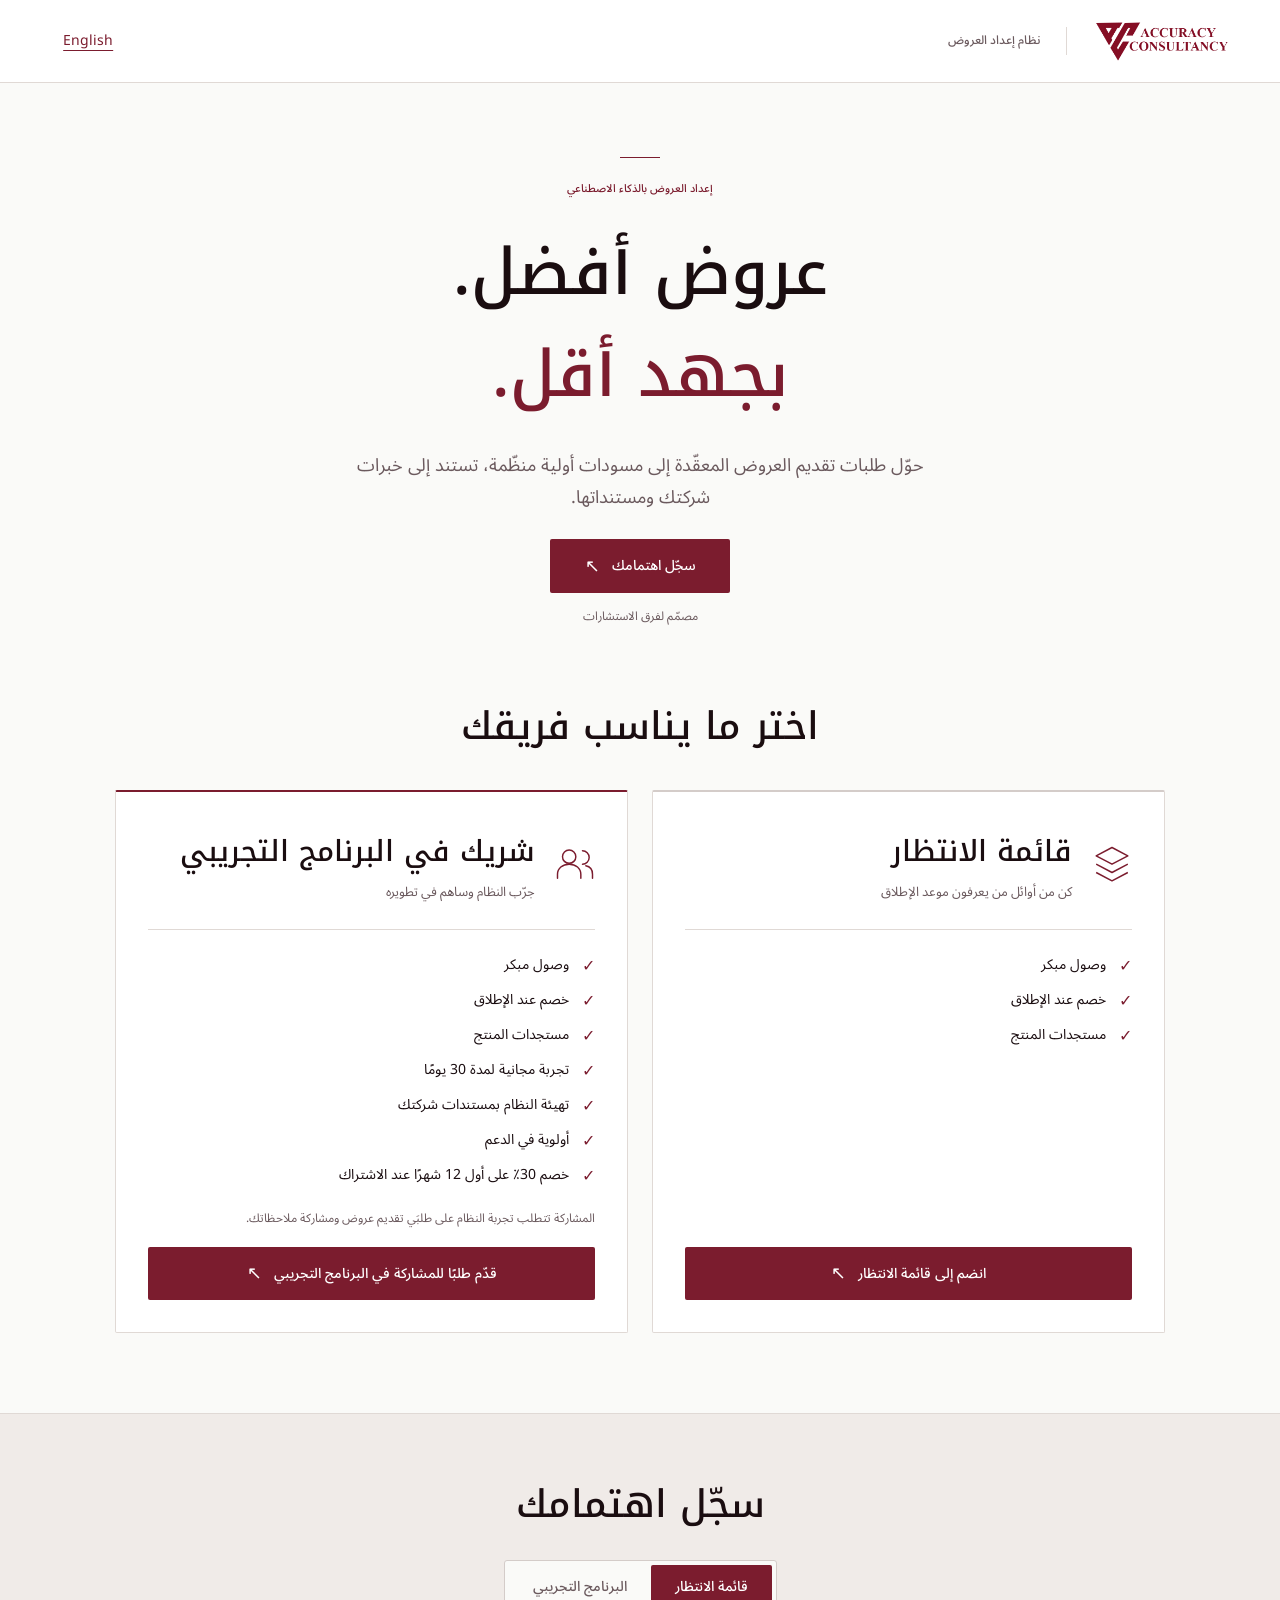
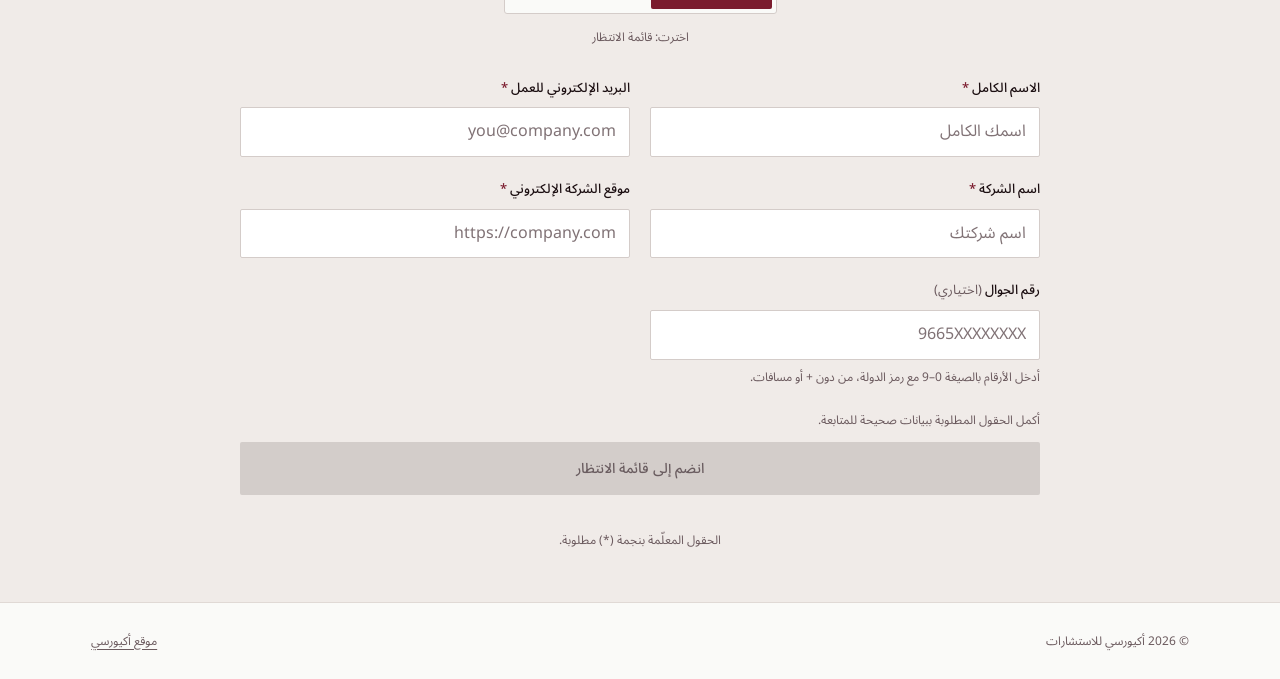
==== ar/index.html @ b88c1a38 "Add Arabic landing page with RTL and bilingual registration flows" ====
<!doctype html>
<html lang="ar" dir="rtl">
<head>
  <meta charset="utf-8">
  <meta name="viewport" content="width=device-width, initial-scale=1">
  <meta name="theme-color" content="#7B1C2E">
  <meta name="description" content="أعدّ مسودات عروض منظّمة بالاستناد إلى خبرات شركتك ومستنداتها. انضم إلى قائمة الانتظار أو قدّم طلبًا للمشاركة في البرنامج التجريبي من أكيورسي.">
  <title>نظام إعداد العروض | أكيورسي للاستشارات</title>
  <link rel="icon" href="../assets/favicon-32x32.png" type="image/png" sizes="32x32">
  <link rel="preconnect" href="https://fonts.googleapis.com">
  <link rel="preconnect" href="https://fonts.gstatic.com" crossorigin>
  <link href="https://fonts.googleapis.com/css2?family=Noto+Kufi+Arabic:wght@400;500;600&family=Noto+Sans+Arabic:wght@400;500;600&display=swap" rel="stylesheet">
  <link rel="alternate" hreflang="en" href="https://osamaalnusairi321-gif.github.io/AI-Proposal-Landing/">
  <link rel="alternate" hreflang="ar" href="https://osamaalnusairi321-gif.github.io/AI-Proposal-Landing/ar/">
  <link rel="stylesheet" href="../styles.css?v=20261117-ar">
</head>
<body>
  <a class="skip-link" href="#top">انتقل إلى المحتوى</a>
  <header class="site-header">
    <div class="header-inner">
      <a class="brand" href="https://accuracyconsultancy.com/ar/" aria-label="زيارة موقع أكيورسي للاستشارات">
        <img class="brand-logo" src="../assets/logo.svg" alt="أكيورسي للاستشارات" width="500" height="162">
      </a>
      <span class="brand-divider" aria-hidden="true"></span>
      <span class="product-name">نظام إعداد العروض</span>
      <a class="language-switch" id="language-switch" href="../" lang="en" hreflang="en" aria-label="View this page in English">English</a>
    </div>
  </header>

  <main id="top">
    <section class="hero" aria-labelledby="hero-title">
      <p class="eyebrow">إعداد العروض بالذكاء الاصطناعي</p>
      <h1 id="hero-title">عروض أفضل.<br><em>بجهد أقل.</em></h1>
      <p class="intro">حوّل طلبات تقديم العروض المعقّدة إلى مسودات أولية منظّمة، تستند إلى خبرات شركتك ومستنداتها.</p>
      <a href="#bundles" class="button primary hero-button">سجّل اهتمامك <span aria-hidden="true">↗</span></a>
      <p class="subline">مصمّم لفرق الاستشارات</p>
    </section>

    <section class="bundles container" id="bundles" aria-labelledby="bundles-title">
      <h2 id="bundles-title">اختر ما يناسب فريقك</h2>
      <div class="plan-grid">
        <article class="plan">
          <div class="plan-heading">
            <svg class="plan-icon" viewBox="0 0 48 48" fill="none" stroke="currentColor" stroke-width="1.75" stroke-linejoin="round" aria-hidden="true"><path d="m24 3 19 10-19 10L5 13 24 3Z"/><path d="m5 23 19 10 19-10M5 33l19 10 19-10"/></svg>
            <div><h3>قائمة الانتظار</h3><p>كن من أوائل من يعرفون موعد الإطلاق</p></div>
          </div>
          <ul class="benefits">
            <li>وصول مبكر</li><li>خصم عند الإطلاق</li><li>مستجدات المنتج</li>
          </ul>
          <button class="button primary plan-button" type="button" data-plan="waitlist">انضم إلى قائمة الانتظار <span aria-hidden="true">↗</span></button>
        </article>
        <article class="plan plan-pilot">
          <div class="plan-heading">
            <svg class="plan-icon" viewBox="0 0 48 48" fill="none" stroke="currentColor" stroke-width="1.75" stroke-linecap="round" aria-hidden="true"><circle cx="17" cy="14" r="8"/><path d="M3 40v-5c0-7 6-12 14-12s14 5 14 12v5M33 7a8 8 0 0 1 0 16M37 25c5 1 8 5 8 10v5"/></svg>
            <div><h3>شريك في البرنامج التجريبي</h3><p>جرّب النظام وساهم في تطويره</p></div>
          </div>
          <ul class="benefits">
            <li>وصول مبكر</li>
            <li>خصم عند الإطلاق</li>
            <li>مستجدات المنتج</li>
            <li>تجربة مجانية لمدة 30 يومًا</li>
            <li>تهيئة النظام بمستندات شركتك</li>
            <li>أولوية في الدعم</li>
            <li>خصم 30٪ على أول 12 شهرًا عند الاشتراك</li>
          </ul>
          <p class="pilot-note">المشاركة تتطلب تجربة النظام على طلبَي تقديم عروض ومشاركة ملاحظاتك.</p>
          <button class="button primary plan-button" type="button" data-plan="pilot">قدّم طلبًا للمشاركة في البرنامج التجريبي <span aria-hidden="true">↗</span></button>
        </article>
      </div>
    </section>

    <section class="registration" id="registration" aria-labelledby="register-title">
      <div class="form-container">
        <h2 id="register-title">سجّل اهتمامك</h2>
        <div class="segment" role="group" aria-label="نوع التسجيل">
          <button type="button" id="choose-waitlist" class="segment-button" aria-pressed="true">قائمة الانتظار</button>
          <button type="button" id="choose-pilot" class="segment-button" aria-pressed="false">البرنامج التجريبي</button>
        </div>
        <p class="selected" id="selected-label">اخترت: قائمة الانتظار</p>
        <form id="interest-form" method="POST" accept-charset="UTF-8" novalidate>
          <input type="hidden" name="language" value="ar">
          <input type="hidden" name="category" id="category" value="waitlist">
          <input type="hidden" name="source" value="Accuracy Proposal Engine landing page">
          <div class="field-grid">
            <label for="full-name"><span>الاسم الكامل <span class="required">*</span></span>
              <input id="full-name" name="fullName" type="text" placeholder="اسمك الكامل" autocomplete="name" maxlength="100" aria-describedby="full-name-error" required>
              <span class="field-error" id="full-name-error" aria-live="polite" hidden></span>
            </label>
            <label for="email"><span>البريد الإلكتروني للعمل <span class="required">*</span></span>
              <input id="email" dir="ltr" name="email" type="email" placeholder="you@company.com" autocomplete="email" maxlength="160" aria-describedby="email-error" required>
              <span class="field-error" id="email-error" aria-live="polite" hidden></span>
            </label>
            <label for="company"><span>اسم الشركة <span class="required">*</span></span>
              <input id="company" name="company" type="text" placeholder="اسم شركتك" autocomplete="organization" maxlength="160" aria-describedby="company-error" required>
              <span class="field-error" id="company-error" aria-live="polite" hidden></span>
            </label>
            <label for="company-website"><span>موقع الشركة الإلكتروني <span class="required">*</span></span>
              <input id="company-website" dir="ltr" name="companyWebsite" type="text" inputmode="url" placeholder="https://company.com" autocomplete="url" maxlength="500" aria-describedby="company-website-error" required>
              <span class="field-error" id="company-website-error" aria-live="polite" hidden></span>
            </label>
            <label for="phone"><span>رقم الجوال <span class="optional">(اختياري)</span></span>
              <input id="phone" dir="ltr" name="phone" type="tel" inputmode="numeric" placeholder="9665XXXXXXXX" autocomplete="tel" maxlength="30" aria-describedby="phone-error">
              <span class="field-help">أدخل الأرقام بالصيغة 0–9 مع رمز الدولة، من دون + أو مسافات.</span>
              <span class="field-error" id="phone-error" aria-live="polite" hidden></span>
            </label>
          </div>
          <div class="honeypot" aria-hidden="true"><label>اترك هذا الحقل فارغًا<input name="websiteURL" tabindex="-1" autocomplete="off"></label></div>
          <div id="pilot-consent-wrap" class="consent-wrap" hidden>
            <label class="consent"><input id="pilot-consent" type="checkbox" name="pilotCommitment" value="yes"><span>أوافق على تجربة النظام على طلبَي تقديم عروض على الأقل، والمشاركة في جلسة لتقديم الملاحظات، وتزويد الفريق بمستندات مناسبة لتهيئة النظام. وأفهم أن قبول المشاركة يخضع للموافقة.</span></label>
            <p class="consent-footnote">يمكنك حجب البيانات السرية من المستندات قبل مشاركتها. لا يلزمك الاشتراك المدفوع.</p>
          </div>
          <p class="form-hint" id="form-hint">أكمل الحقول المطلوبة ببيانات صحيحة للمتابعة.</p>
          <button id="submit-button" class="button primary submit-button" type="submit" aria-describedby="form-hint" disabled>انضم إلى قائمة الانتظار</button>
          <p class="form-status" id="form-status" role="status" aria-live="polite"></p>
        </form>
        <p class="form-footer">الحقول المعلّمة بنجمة (*) مطلوبة.</p>
      </div>
    </section>
  </main>
  <footer><span>© <span id="year">2026</span> أكيورسي للاستشارات</span><a href="https://accuracyconsultancy.com/ar/">موقع أكيورسي</a></footer>
  <script src="../config.js"></script>
  <script src="../validation.js?v=20261117-ar"></script>
  <script src="../localization.js?v=20261117-ar"></script>
  <script src="../script.js?v=20261117-ar"></script>
</body>
</html>
---- styles.css ----
/* Shared palette and typography from Accuracy Consultancy's design system. */
:root {
  --burgundy: #7B1C2E;
  --burgundy-dark: #5C1422;
  --burgundy-subtle: #F9F0F2;
  --ink: #1A0D10;
  --canvas: #FAFAF8;
  --stone: #F0EBE8;
  --ash: #D4CCC9;
  --muted: #6B5A5E;
  --border: #E0D9D5;
  --white: #FFF;
  --font-display: 'Cormorant Garamond', Georgia, 'Times New Roman', serif;
  --font-body: 'Inter', system-ui, -apple-system, sans-serif;
}
* { box-sizing: border-box; }
[hidden] { display: none !important; }
html { scroll-behavior: smooth; }
body { margin: 0; background: var(--canvas); color: var(--ink); font-family: var(--font-body); line-height: 1.6; -webkit-font-smoothing: antialiased; }
button, input { font: inherit; }
a { color: inherit; }
a:focus-visible, button:focus-visible, input:focus-visible { outline: 2px solid var(--burgundy); outline-offset: 4px; }
.skip-link { position: absolute; top: 8px; left: 20px; z-index: 2; padding: 12px; background: var(--white); transform: translateY(-160%); }
.skip-link:focus { transform: translateY(0); }
.site-header { border-bottom: 1px solid var(--border); padding: 0 4vw; background: var(--white); }
.header-inner { max-width: 1200px; min-height: 82px; margin: auto; display: flex; align-items: center; gap: 26px; }
.brand { display: inline-flex; align-items: center; text-decoration: none; flex-shrink: 0; }
.brand-logo { display: block; width: auto; height: 44px; }
.brand-divider { height: 28px; border-left: 1px solid var(--border); }
.product-name { letter-spacing: .14em; font-weight: 500; font-size: 11px; color: var(--muted); }
.hero { text-align: center; padding: 74px 22px 68px; }
.eyebrow { font-size: 11px; font-weight: 500; letter-spacing: .18em; color: var(--burgundy); margin: 0 0 24px; }
.eyebrow::before { content: ''; display: block; width: 40px; height: 1px; background: var(--burgundy); margin: 0 auto 22px; }
h1, h2, h3 { font-family: var(--font-display); font-weight: 500; text-wrap: balance; }
.hero h1 { font-size: clamp(52px, 6vw, 82px); line-height: 1; letter-spacing: -.025em; margin: 0 auto 24px; }
.hero h1 em { color: var(--burgundy); font-weight: 500; }
.intro { font-size: clamp(16px, 1.6vw, 18px); max-width: 590px; margin: 0 auto; line-height: 1.75; color: var(--muted); text-wrap: pretty; }
.button { display: inline-flex; align-items: center; justify-content: center; gap: 12px; min-height: 48px; padding: 13px 26px; border: 1px solid transparent; border-radius: 2px; text-decoration: none; font-size: 14px; font-weight: 500; letter-spacing: .025em; cursor: pointer; transition: background .2s, color .2s, transform .2s; }
.primary { background: var(--burgundy); color: var(--white); }
.button:hover:not(:disabled) { background: var(--burgundy-dark); transform: translateY(-1px); }
.button:active:not(:disabled) { transform: translateY(1px); }
.hero-button { min-width: 180px; margin: 26px auto 10px; }
.hero-button span, .plan-button span { font-size: 18px; line-height: 1; }
.subline { font-size: 12px; color: var(--muted); margin: 4px 0 0; }
.container { width: min(1050px, calc(100% - 48px)); margin: auto; }
.bundles { scroll-margin-top: 28px; padding-bottom: 80px; }
.bundles h2, .registration h2 { text-align: center; font-size: clamp(32px, 3.6vw, 44px); letter-spacing: -.02em; line-height: 1.15; margin: 0 0 32px; }
.plan-grid { display: grid; grid-template-columns: repeat(2, minmax(0, 1fr)); gap: 24px; }
.plan { border: 1px solid var(--border); border-top: 2px solid var(--ash); border-radius: 2px; padding: 32px; display: flex; flex-direction: column; background: var(--white); }
.plan-pilot { border-top-color: var(--burgundy); }
.plan-heading { display: flex; gap: 20px; align-items: center; border-bottom: 1px solid var(--border); padding: 0 0 24px; }
.plan-icon { width: 40px; height: 40px; color: var(--burgundy); flex: none; }
.plan h3 { font-size: 34px; line-height: 1.1; letter-spacing: -.02em; margin: 0 0 5px; }
.plan-heading p { font-size: 13px; margin: 0; color: var(--muted); }
.benefits { list-style: none; padding: 0; margin: 24px 0; display: grid; gap: 14px; }
.benefits li { position: relative; padding-inline-start: 26px; font-size: 14px; line-height: 1.5; }
.benefits li::before { position: absolute; content: '✓'; inset-inline-start: 0; color: var(--burgundy); font-size: 16px; }
.pilot-note { color: var(--muted); font-size: 12px; margin: auto 0 18px; }
.plan-button { margin-top: auto; width: 100%; }
.registration { scroll-margin-top: 24px; padding: 58px 24px 52px; background: var(--stone); border-top: 1px solid var(--border); border-bottom: 1px solid var(--border); }
.form-container { max-width: 800px; margin: auto; }
.registration h2 { margin-bottom: 24px; }
.segment { display: flex; justify-content: center; border: 1px solid var(--ash); padding: 4px; border-radius: 3px; background: var(--canvas); margin: 0 auto; width: max-content; max-width: 100%; }
.segment-button { min-height: 44px; padding: 10px 24px; border: 0; border-radius: 2px; background: transparent; color: var(--muted); font-size: 14px; font-weight: 500; cursor: pointer; transition: background .2s, color .2s; }
.segment-button:hover { color: var(--burgundy); background: var(--burgundy-subtle); }
.segment-button[aria-pressed='true'] { color: var(--white); background: var(--burgundy); }
.segment-button:disabled { cursor: wait; }
.selected { text-align: center; font-size: 12px; color: var(--muted); margin: 14px 0 30px; }
.field-grid { display: grid; grid-template-columns: repeat(2, minmax(0, 1fr)); gap: 22px 20px; }
.field-grid label { font-size: 13px; display: flex; flex-direction: column; gap: 9px; font-weight: 500; }
.field-grid input { border: 1px solid var(--ash); background: var(--white); border-radius: 2px; min-height: 48px; padding: 11px 13px; width: 100%; font-weight: 400; font-size: 16px; color: var(--ink); }
.field-grid input:focus { border-color: var(--burgundy); }
.field-grid input::placeholder { color: var(--muted); opacity: .85; }
.required { color: var(--burgundy); }
.optional { color: var(--muted); font-weight: 400; }
.consent-wrap { margin-top: 26px; padding: 20px; border: 1px solid var(--ash); background: var(--canvas); }
.consent { display: flex; align-items: flex-start; gap: 12px; font-size: 13px; line-height: 1.7; cursor: pointer; }
.consent input { accent-color: var(--burgundy); width: 20px; height: 20px; margin: 2px 0 0; flex: none; }
.consent-footnote { font-size: 12px; color: var(--muted); margin: 10px 0 0; margin-inline-start: 32px; line-height: 1.6; }
.form-hint { margin: 24px 0 12px; color: var(--muted); font-size: 12px; line-height: 1.6; }
.submit-button { width: 100%; }
.submit-button:disabled { background: #D3CDCA; color: #6A5D60; cursor: not-allowed; }
form[aria-busy='true'] .submit-button { cursor: wait; }
.form-status { text-align: center; min-height: 20px; margin: 12px 0 0; color: var(--burgundy-dark); font-size: 13px; line-height: 1.6; }
.form-status.error { color: var(--burgundy-dark); }
.form-footer { font-size: 12px; color: var(--muted); text-align: center; margin: 4px 0 0; }
.honeypot { position: fixed; inset: 0 auto auto 0; width: 1px; height: 1px; overflow: hidden; clip-path: inset(50%); opacity: 0; pointer-events: none; }
footer { max-width: 1200px; margin: auto; min-height: 76px; display: flex; align-items: center; justify-content: space-between; padding: 18px 4vw; gap: 20px; color: var(--muted); font-size: 12px; }
footer a { text-decoration: underline; text-underline-offset: 4px; }
@media (max-width: 700px) {
  .header-inner { min-height: 74px; gap: 16px; }
  .brand-logo { height: 36px; }
  .product-name { font-size: 9px; letter-spacing: .1em; }
  .hero { padding: 58px 22px 54px; }
  .hero h1 { font-size: clamp(48px, 10vw, 64px); }
  .intro { max-width: 440px; }
  .bundles { padding-bottom: 52px; }
  .plan-grid { grid-template-columns: 1fr; gap: 20px; }
  .plan { padding: 26px; }
  .field-grid { grid-template-columns: 1fr; gap: 20px; }
  .registration { padding: 44px 24px 36px; }
  .consent-wrap { padding: 16px; }
  footer { padding: 22px 24px; }
}
@media (max-width: 380px) {
  .header-inner { gap: 12px; }
  .brand-logo { height: 32px; }
  .product-name { font-size: 8px; }
  .segment-button { padding-inline: 20px; }
  footer { align-items: flex-start; flex-direction: column; gap: 8px; }
}
@media (prefers-reduced-motion: reduce) {
  html { scroll-behavior: auto; }
  .button, .segment-button { transition: none; }
}

.field-error { color: #A31621; font-size: 12px; font-weight: 400; line-height: 1.5; }
.field-help { color: var(--muted); font-size: 12px; font-weight: 400; line-height: 1.5; }
.field-grid input[aria-invalid="true"] { border-color: #A31621; }

.language-switch { margin-inline-start: auto; display: inline-flex; align-items: center; min-height: 44px; padding: 8px 12px; color: var(--burgundy); font-size: 14px; text-underline-offset: 5px; }
.language-switch:hover { text-decoration: underline; }
[dir="rtl"] { --font-display: 'Noto Kufi Arabic', Tahoma, sans-serif; --font-body: 'Noto Sans Arabic', Tahoma, sans-serif; }
[dir="rtl"] h1, [dir="rtl"] h2, [dir="rtl"] h3 { letter-spacing: 0; }
[dir="rtl"] .hero h1 { font-size: clamp(38px, 5vw, 64px); line-height: 1.6; }
[dir="rtl"] .hero h1 em { font-style: normal; }
[dir="rtl"] .eyebrow, [dir="rtl"] .product-name { letter-spacing: 0; }
[dir="rtl"] .product-name { font-size: 12px; }
[dir="rtl"] .plan h3 { font-size: clamp(23px, 2.3vw, 29px); line-height: 1.7; }
[dir="rtl"] .plan-heading { min-height: 106px; }
[dir="rtl"] .bundles h2, [dir="rtl"] .registration h2 { font-size: clamp(27px, 3.3vw, 38px); line-height: 1.7; }
[dir="rtl"] .button { letter-spacing: 0; line-height: 1.8; }
[dir="rtl"] .plan-button span, [dir="rtl"] .hero-button span { transform: scaleX(-1); }
[dir="rtl"] .field-grid, [dir="rtl"] .consent-wrap { text-align: start; }
[dir="rtl"] input[dir="ltr"] { text-align: end; }
@media (max-width: 700px) {
  .header-inner { flex-wrap: wrap; gap: 6px 12px; padding-block: 14px; }
  .brand-divider { display: none; }
  .product-name { order: 3; flex-basis: 100%; }
  [dir="rtl"] .hero h1 { font-size: clamp(34px, 9vw, 48px); }
  [dir="rtl"] .plan-heading { min-height: 0; }
  [dir="rtl"] .segment-button { padding-inline: 14px; font-size: 13px; }
}
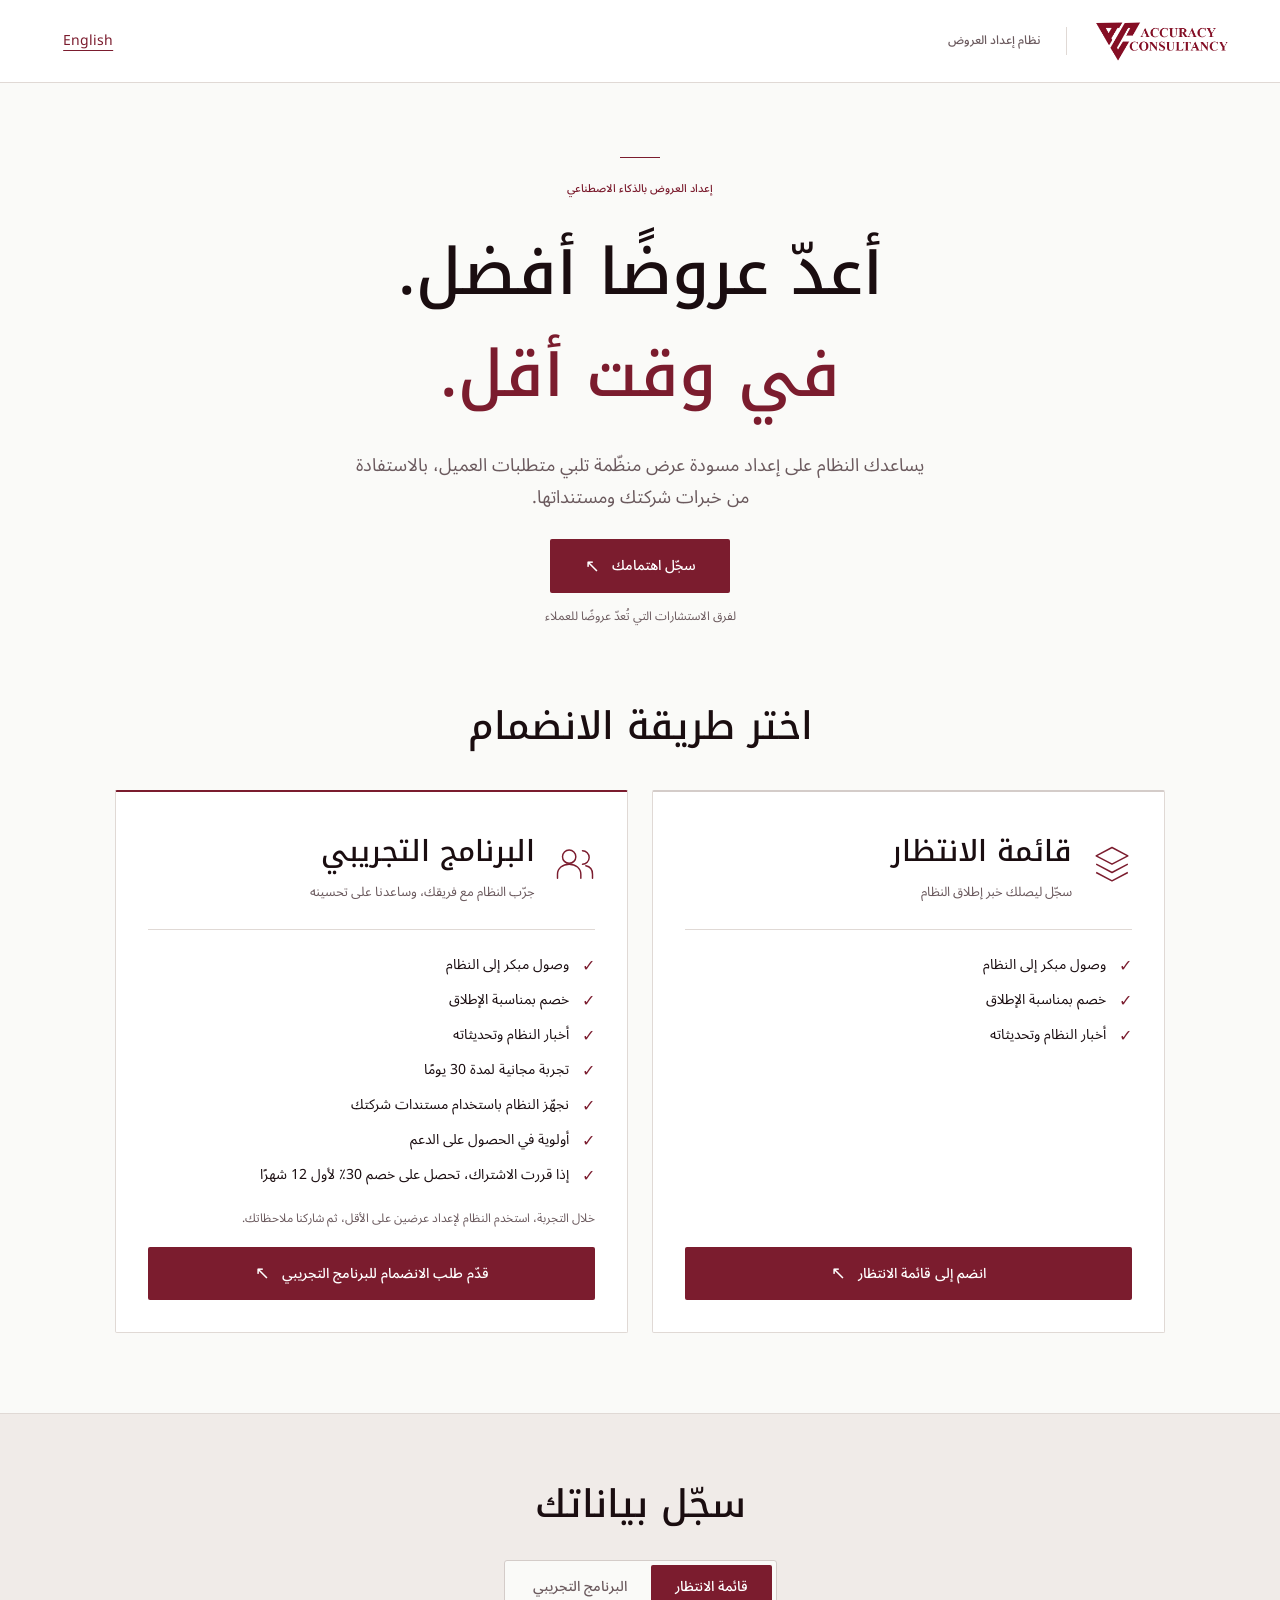
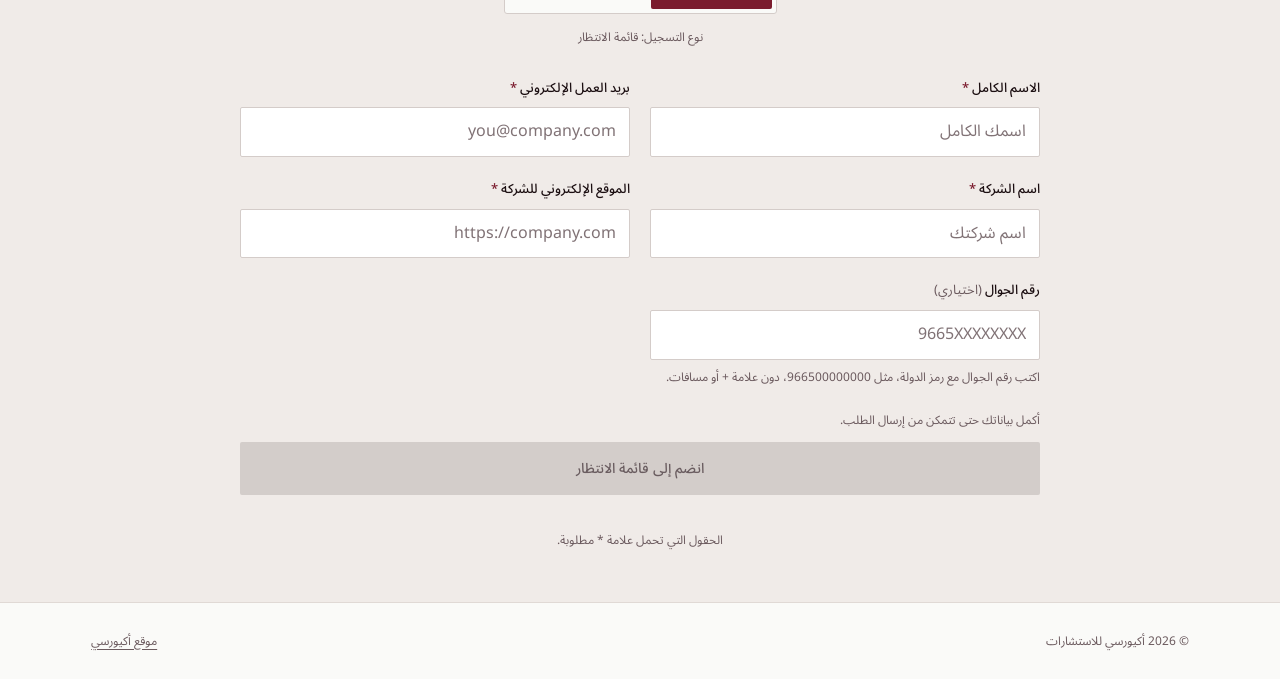
==== commit cdeec981: "Rewrite Arabic copy and clarify pilot participation requirements" ====
--- a/ar/index.html
+++ b/ar/index.html
@@ -4,7 +4,7 @@
   <meta charset="utf-8">
   <meta name="viewport" content="width=device-width, initial-scale=1">
   <meta name="theme-color" content="#7B1C2E">
-  <meta name="description" content="أعدّ مسودات عروض منظّمة بالاستناد إلى خبرات شركتك ومستنداتها. انضم إلى قائمة الانتظار أو قدّم طلبًا للمشاركة في البرنامج التجريبي من أكيورسي.">
+  <meta name="description" content="أعدّ عروضًا أفضل في وقت أقل، بالاستفادة من خبرات شركتك ومستنداتها. انضم إلى قائمة الانتظار أو شارك في التجربة المجانية من أكيورسي.">
   <title>نظام إعداد العروض | أكيورسي للاستشارات</title>
   <link rel="icon" href="../assets/favicon-32x32.png" type="image/png" sizes="32x32">
   <link rel="preconnect" href="https://fonts.googleapis.com">
@@ -12,13 +12,13 @@
   <link href="https://fonts.googleapis.com/css2?family=Noto+Kufi+Arabic:wght@400;500;600&family=Noto+Sans+Arabic:wght@400;500;600&display=swap" rel="stylesheet">
   <link rel="alternate" hreflang="en" href="https://osamaalnusairi321-gif.github.io/AI-Proposal-Landing/">
   <link rel="alternate" hreflang="ar" href="https://osamaalnusairi321-gif.github.io/AI-Proposal-Landing/ar/">
-  <link rel="stylesheet" href="../styles.css?v=20261117-ar">
+  <link rel="stylesheet" href="../styles.css?v=20261117-ar2">
 </head>
 <body>
   <a class="skip-link" href="#top">انتقل إلى المحتوى</a>
   <header class="site-header">
     <div class="header-inner">
-      <a class="brand" href="https://accuracyconsultancy.com/ar/" aria-label="زيارة موقع أكيورسي للاستشارات">
+      <a class="brand" href="https://accuracyconsultancy.com/ar/" aria-label="انتقل إلى موقع أكيورسي للاستشارات">
         <img class="brand-logo" src="../assets/logo.svg" alt="أكيورسي للاستشارات" width="500" height="162">
       </a>
       <span class="brand-divider" aria-hidden="true"></span>
@@ -30,53 +30,53 @@
   <main id="top">
     <section class="hero" aria-labelledby="hero-title">
       <p class="eyebrow">إعداد العروض بالذكاء الاصطناعي</p>
-      <h1 id="hero-title">عروض أفضل.<br><em>بجهد أقل.</em></h1>
-      <p class="intro">حوّل طلبات تقديم العروض المعقّدة إلى مسودات أولية منظّمة، تستند إلى خبرات شركتك ومستنداتها.</p>
+      <h1 id="hero-title">أعدّ عروضًا أفضل.<br><em>في وقت أقل.</em></h1>
+      <p class="intro">يساعدك النظام على إعداد مسودة عرض منظّمة تلبي متطلبات العميل، بالاستفادة من خبرات شركتك ومستنداتها.</p>
       <a href="#bundles" class="button primary hero-button">سجّل اهتمامك <span aria-hidden="true">↗</span></a>
-      <p class="subline">مصمّم لفرق الاستشارات</p>
+      <p class="subline">لفرق الاستشارات التي تُعدّ عروضًا للعملاء</p>
     </section>
 
     <section class="bundles container" id="bundles" aria-labelledby="bundles-title">
-      <h2 id="bundles-title">اختر ما يناسب فريقك</h2>
+      <h2 id="bundles-title">اختر طريقة الانضمام</h2>
       <div class="plan-grid">
         <article class="plan">
           <div class="plan-heading">
             <svg class="plan-icon" viewBox="0 0 48 48" fill="none" stroke="currentColor" stroke-width="1.75" stroke-linejoin="round" aria-hidden="true"><path d="m24 3 19 10-19 10L5 13 24 3Z"/><path d="m5 23 19 10 19-10M5 33l19 10 19-10"/></svg>
-            <div><h3>قائمة الانتظار</h3><p>كن من أوائل من يعرفون موعد الإطلاق</p></div>
+            <div><h3>قائمة الانتظار</h3><p>سجّل ليصلك خبر إطلاق النظام</p></div>
           </div>
           <ul class="benefits">
-            <li>وصول مبكر</li><li>خصم عند الإطلاق</li><li>مستجدات المنتج</li>
+            <li>وصول مبكر إلى النظام</li><li>خصم بمناسبة الإطلاق</li><li>أخبار النظام وتحديثاته</li>
           </ul>
           <button class="button primary plan-button" type="button" data-plan="waitlist">انضم إلى قائمة الانتظار <span aria-hidden="true">↗</span></button>
         </article>
         <article class="plan plan-pilot">
           <div class="plan-heading">
             <svg class="plan-icon" viewBox="0 0 48 48" fill="none" stroke="currentColor" stroke-width="1.75" stroke-linecap="round" aria-hidden="true"><circle cx="17" cy="14" r="8"/><path d="M3 40v-5c0-7 6-12 14-12s14 5 14 12v5M33 7a8 8 0 0 1 0 16M37 25c5 1 8 5 8 10v5"/></svg>
-            <div><h3>شريك في البرنامج التجريبي</h3><p>جرّب النظام وساهم في تطويره</p></div>
+            <div><h3>البرنامج التجريبي</h3><p>جرّب النظام مع فريقك، وساعدنا على تحسينه</p></div>
           </div>
           <ul class="benefits">
-            <li>وصول مبكر</li>
-            <li>خصم عند الإطلاق</li>
-            <li>مستجدات المنتج</li>
+            <li>وصول مبكر إلى النظام</li>
+            <li>خصم بمناسبة الإطلاق</li>
+            <li>أخبار النظام وتحديثاته</li>
             <li>تجربة مجانية لمدة 30 يومًا</li>
-            <li>تهيئة النظام بمستندات شركتك</li>
-            <li>أولوية في الدعم</li>
-            <li>خصم 30٪ على أول 12 شهرًا عند الاشتراك</li>
+            <li>نجهّز النظام باستخدام مستندات شركتك</li>
+            <li>أولوية في الحصول على الدعم</li>
+            <li>إذا قررت الاشتراك، تحصل على خصم 30٪ لأول 12 شهرًا</li>
           </ul>
-          <p class="pilot-note">المشاركة تتطلب تجربة النظام على طلبَي تقديم عروض ومشاركة ملاحظاتك.</p>
-          <button class="button primary plan-button" type="button" data-plan="pilot">قدّم طلبًا للمشاركة في البرنامج التجريبي <span aria-hidden="true">↗</span></button>
+          <p class="pilot-note">خلال التجربة، استخدم النظام لإعداد عرضين على الأقل، ثم شاركنا ملاحظاتك.</p>
+          <button class="button primary plan-button" type="button" data-plan="pilot">قدّم طلب الانضمام للبرنامج التجريبي <span aria-hidden="true">↗</span></button>
         </article>
       </div>
     </section>
 
     <section class="registration" id="registration" aria-labelledby="register-title">
       <div class="form-container">
-        <h2 id="register-title">سجّل اهتمامك</h2>
+        <h2 id="register-title">سجّل بياناتك</h2>
         <div class="segment" role="group" aria-label="نوع التسجيل">
           <button type="button" id="choose-waitlist" class="segment-button" aria-pressed="true">قائمة الانتظار</button>
           <button type="button" id="choose-pilot" class="segment-button" aria-pressed="false">البرنامج التجريبي</button>
         </div>
-        <p class="selected" id="selected-label">اخترت: قائمة الانتظار</p>
+        <p class="selected" id="selected-label">نوع التسجيل: قائمة الانتظار</p>
         <form id="interest-form" method="POST" accept-charset="UTF-8" novalidate>
           <input type="hidden" name="language" value="ar">
           <input type="hidden" name="category" id="category" value="waitlist">
@@ -86,7 +86,7 @@
               <input id="full-name" name="fullName" type="text" placeholder="اسمك الكامل" autocomplete="name" maxlength="100" aria-describedby="full-name-error" required>
               <span class="field-error" id="full-name-error" aria-live="polite" hidden></span>
             </label>
-            <label for="email"><span>البريد الإلكتروني للعمل <span class="required">*</span></span>
+            <label for="email"><span>بريد العمل الإلكتروني <span class="required">*</span></span>
               <input id="email" dir="ltr" name="email" type="email" placeholder="you@company.com" autocomplete="email" maxlength="160" aria-describedby="email-error" required>
               <span class="field-error" id="email-error" aria-live="polite" hidden></span>
             </label>
@@ -94,33 +94,39 @@
               <input id="company" name="company" type="text" placeholder="اسم شركتك" autocomplete="organization" maxlength="160" aria-describedby="company-error" required>
               <span class="field-error" id="company-error" aria-live="polite" hidden></span>
             </label>
-            <label for="company-website"><span>موقع الشركة الإلكتروني <span class="required">*</span></span>
+            <label for="company-website"><span>الموقع الإلكتروني للشركة <span class="required">*</span></span>
               <input id="company-website" dir="ltr" name="companyWebsite" type="text" inputmode="url" placeholder="https://company.com" autocomplete="url" maxlength="500" aria-describedby="company-website-error" required>
               <span class="field-error" id="company-website-error" aria-live="polite" hidden></span>
             </label>
             <label for="phone"><span>رقم الجوال <span class="optional">(اختياري)</span></span>
               <input id="phone" dir="ltr" name="phone" type="tel" inputmode="numeric" placeholder="9665XXXXXXXX" autocomplete="tel" maxlength="30" aria-describedby="phone-error">
-              <span class="field-help">أدخل الأرقام بالصيغة 0–9 مع رمز الدولة، من دون + أو مسافات.</span>
+              <span class="field-help">اكتب رقم الجوال مع رمز الدولة، مثل 966500000000، دون علامة + أو مسافات.</span>
               <span class="field-error" id="phone-error" aria-live="polite" hidden></span>
             </label>
           </div>
           <div class="honeypot" aria-hidden="true"><label>اترك هذا الحقل فارغًا<input name="websiteURL" tabindex="-1" autocomplete="off"></label></div>
           <div id="pilot-consent-wrap" class="consent-wrap" hidden>
-            <label class="consent"><input id="pilot-consent" type="checkbox" name="pilotCommitment" value="yes"><span>أوافق على تجربة النظام على طلبَي تقديم عروض على الأقل، والمشاركة في جلسة لتقديم الملاحظات، وتزويد الفريق بمستندات مناسبة لتهيئة النظام. وأفهم أن قبول المشاركة يخضع للموافقة.</span></label>
-            <p class="consent-footnote">يمكنك حجب البيانات السرية من المستندات قبل مشاركتها. لا يلزمك الاشتراك المدفوع.</p>
+            <label class="consent"><input id="pilot-consent" type="checkbox" name="pilotCommitment" value="yes" aria-describedby="pilot-requirements pilot-approval"><span>أوافق على المشاركة في التجربة والالتزام بما يلي:</span></label>
+            <ul class="pilot-requirements" id="pilot-requirements">
+              <li>استخدام النظام لإعداد عرضين على الأقل، بناءً على طلبين مختلفين من العملاء.</li>
+              <li>المشاركة في جلسة مع الفريق لمناقشة التجربة وتقديم الملاحظات.</li>
+              <li>مشاركة نماذج من مستندات الشركة لمساعدة الفريق على تجهيز النظام.</li>
+            </ul>
+            <p class="consent-footnote" id="pilot-approval">نراجع طلبات المشاركة قبل قبولها.</p>
+            <p class="consent-footnote">يمكنك إخفاء أي بيانات سرية قبل إرسال المستندات. التجربة لا تلزمك بشراء اشتراك.</p>
           </div>
-          <p class="form-hint" id="form-hint">أكمل الحقول المطلوبة ببيانات صحيحة للمتابعة.</p>
+          <p class="form-hint" id="form-hint">أكمل بياناتك حتى تتمكن من إرسال الطلب.</p>
           <button id="submit-button" class="button primary submit-button" type="submit" aria-describedby="form-hint" disabled>انضم إلى قائمة الانتظار</button>
           <p class="form-status" id="form-status" role="status" aria-live="polite"></p>
         </form>
-        <p class="form-footer">الحقول المعلّمة بنجمة (*) مطلوبة.</p>
+        <p class="form-footer">الحقول التي تحمل علامة * مطلوبة.</p>
       </div>
     </section>
   </main>
   <footer><span>© <span id="year">2026</span> أكيورسي للاستشارات</span><a href="https://accuracyconsultancy.com/ar/">موقع أكيورسي</a></footer>
   <script src="../config.js"></script>
-  <script src="../validation.js?v=20261117-ar"></script>
-  <script src="../localization.js?v=20261117-ar"></script>
-  <script src="../script.js?v=20261117-ar"></script>
+  <script src="../validation.js?v=20261117-ar2"></script>
+  <script src="../localization.js?v=20261117-ar2"></script>
+  <script src="../script.js?v=20261117-ar2"></script>
 </body>
 </html>
--- a/styles.css
+++ b/styles.css
@@ -141,3 +141,6 @@
   [dir="rtl"] .plan-heading { min-height: 0; }
   [dir="rtl"] .segment-button { padding-inline: 14px; font-size: 13px; }
 }
+
+.pilot-requirements { margin: 12px 0 0; padding-inline-start: 52px; font-size: 13px; line-height: 1.9; }
+.pilot-requirements li + li { margin-block-start: 8px; }
